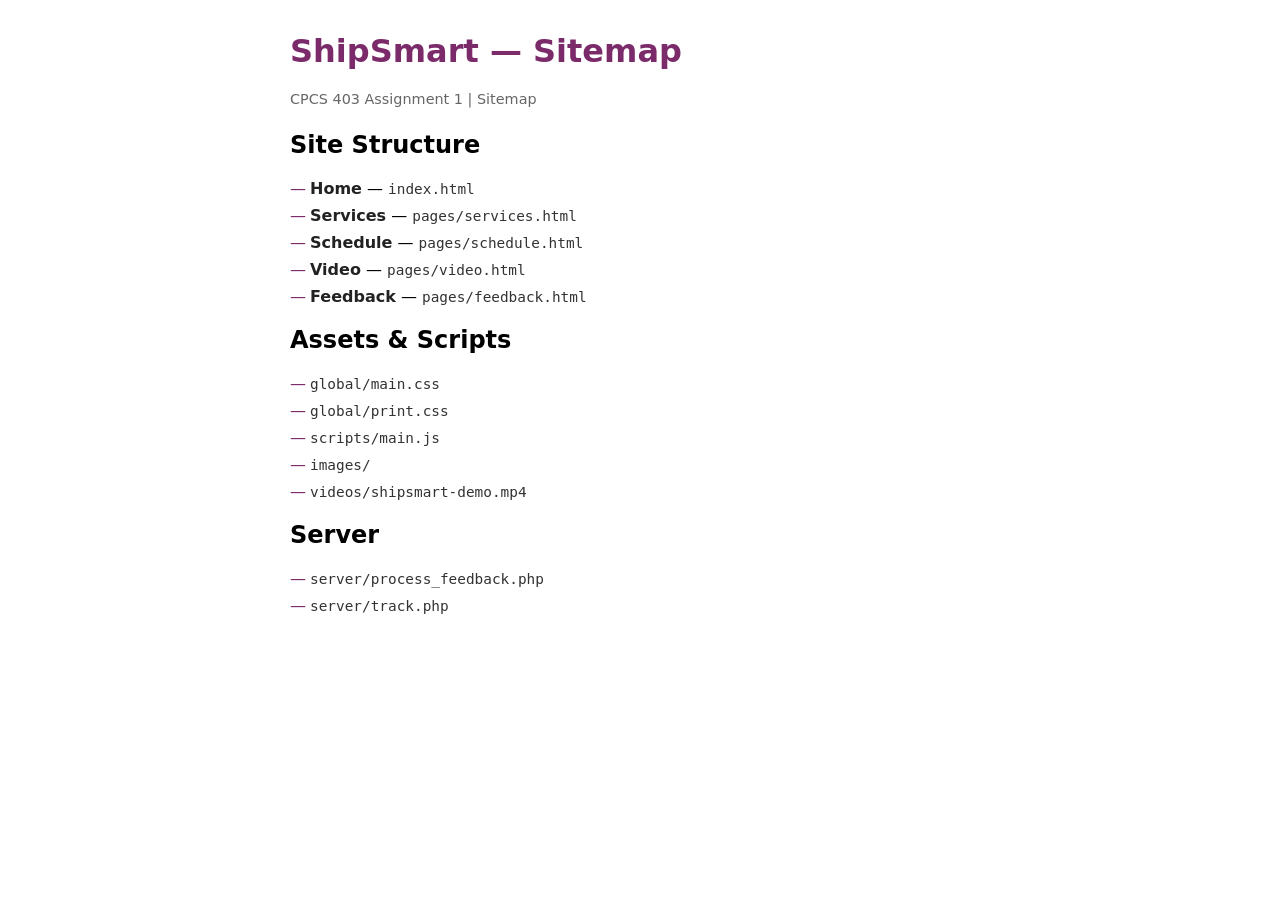
==== docs/sitemap.html @ 84a495c3 "add required files for assinment1" ====
<!DOCTYPE html>
<html lang="en">
<head>
  <meta charset="UTF-8">
  <meta name="viewport" content="width=device-width, initial-scale=1.0">
  <title>ShipSmart — Sitemap | CPCS 403</title>
  <style>
    body { font-family: system-ui, sans-serif; max-width: 700px; margin: 2rem auto; padding: 0 1.5rem; }
    h1 { color: #7b2b6a; }
    .sitemap { list-style: none; padding: 0; }
    .sitemap li { margin: 0.5rem 0; padding-left: 1.25rem; position: relative; }
    .sitemap li::before { content: "—"; position: absolute; left: 0; color: #7b2b6a; }
    .sitemap .file { font-family: Consolas, monospace; font-size: 0.9rem; color: #333; }
    .sitemap .page-name { font-weight: 700; color: #222; }
    .meta { color: #666; font-size: 0.9rem; margin-bottom: 1.5rem; }
  </style>
</head>
<body>
  <h1>ShipSmart — Sitemap</h1>
  <p class="meta">CPCS 403 Assignment 1 | Sitemap</p>

  <h2>Site Structure</h2>
  <ul class="sitemap">
    <li><span class="page-name">Home</span> — <span class="file">index.html</span></li>
    <li><span class="page-name">Services</span> — <span class="file">pages/services.html</span></li>
    <li><span class="page-name">Schedule</span> — <span class="file">pages/schedule.html</span></li>
    <li><span class="page-name">Video</span> — <span class="file">pages/video.html</span></li>
    <li><span class="page-name">Feedback</span> — <span class="file">pages/feedback.html</span></li>
  </ul>

  <h2>Assets & Scripts</h2>
  <ul class="sitemap">
    <li><span class="file">global/main.css</span></li>
    <li><span class="file">global/print.css</span></li>
    <li><span class="file">scripts/main.js</span></li>
    <li><span class="file">images/</span></li>
    <li><span class="file">videos/shipsmart-demo.mp4</span></li>
  </ul>

  <h2>Server</h2>
  <ul class="sitemap">
    <li><span class="file">server/process_feedback.php</span></li>
    <li><span class="file">server/track.php</span></li>
  </ul>
</body>
</html>
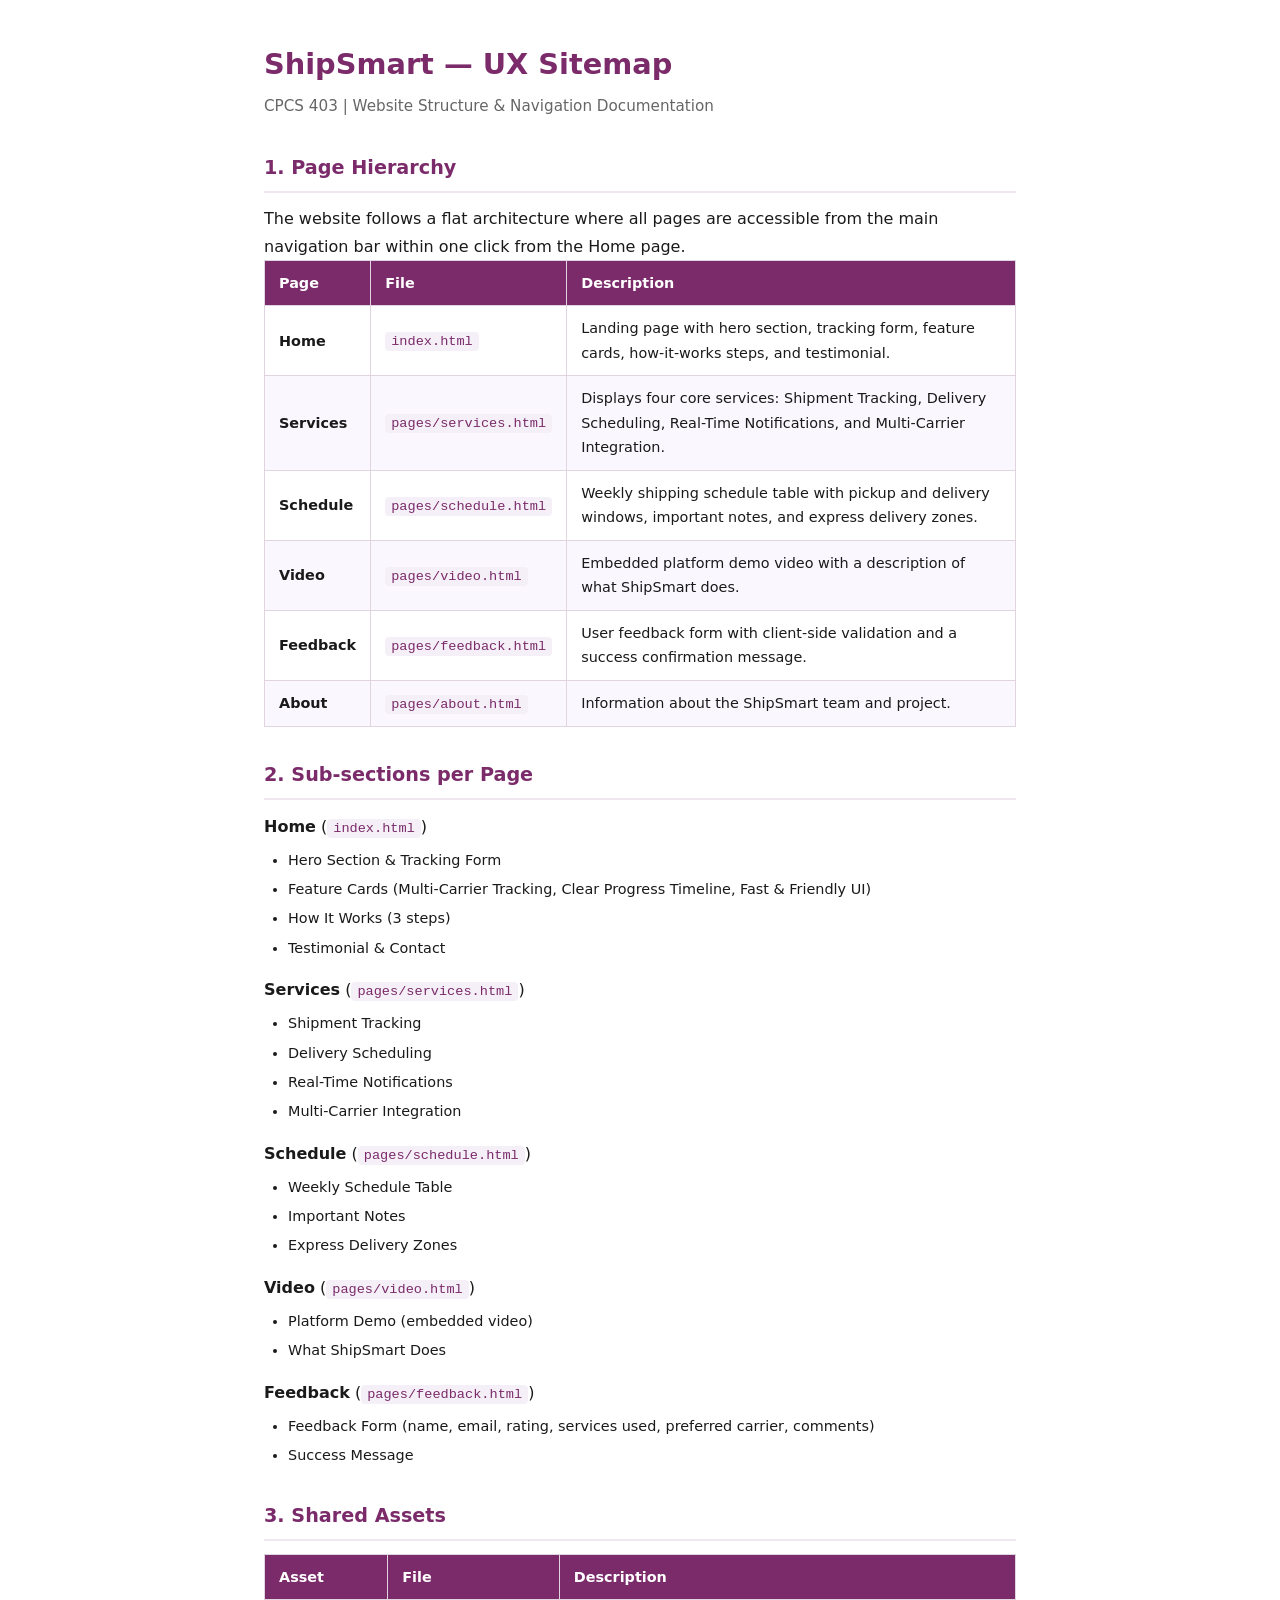
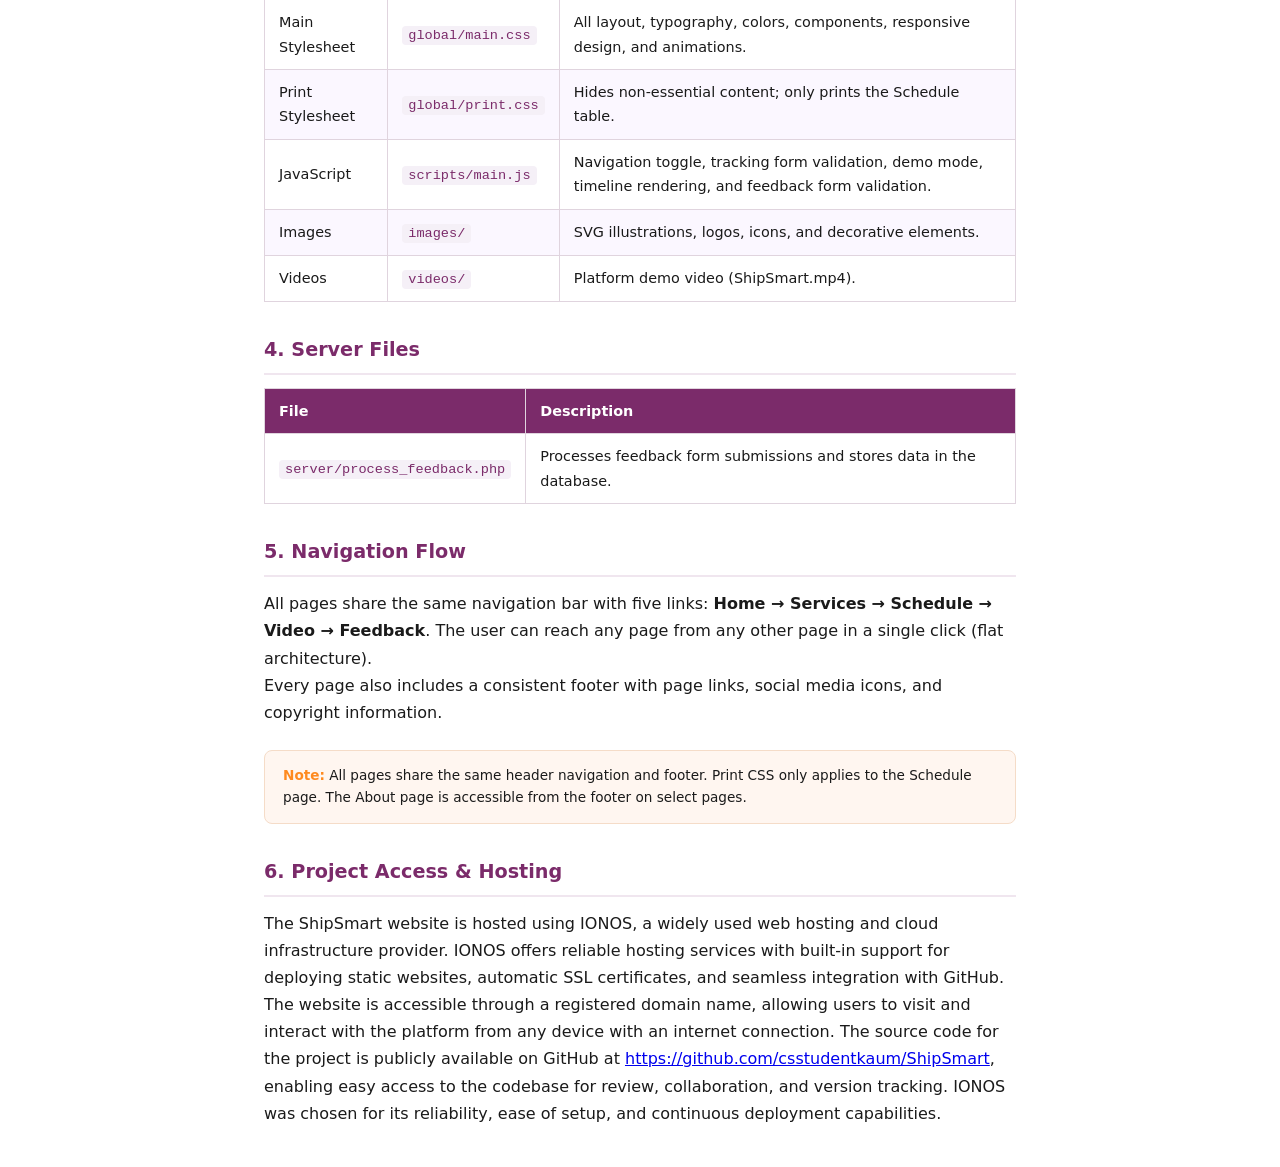
==== commit e97e2734: "Add Project Access & Hosting section to sitemap" ====
--- a/docs/sitemap.html
+++ b/docs/sitemap.html
@@ -1,46 +1,214 @@
+<!--
+Member 1:
+  Name: Wareef Alzubaidi
+  Student ID: 2207221
+  Section: DAR
+
+Member 2:
+  Name: Sama Salem Salloum
+  Student ID: 2205679
+  Section: DAR
+
+Member 3:
+  Name: Manar Abdullah Alharbi
+  Student ID: 2206712
+  Section: DAR
+
+File: docs/sitemap.html
+Purpose: ShipSmart UX Sitemap — documents the website structure, page hierarchy, navigation flow, and shared assets.
+-->
 <!DOCTYPE html>
 <html lang="en">
 <head>
   <meta charset="UTF-8">
   <meta name="viewport" content="width=device-width, initial-scale=1.0">
-  <title>ShipSmart — Sitemap | CPCS 403</title>
+  <title>ShipSmart — UX Sitemap | CPCS 403</title>
   <style>
-    body { font-family: system-ui, sans-serif; max-width: 700px; margin: 2rem auto; padding: 0 1.5rem; }
-    h1 { color: #7b2b6a; }
-    .sitemap { list-style: none; padding: 0; }
-    .sitemap li { margin: 0.5rem 0; padding-left: 1.25rem; position: relative; }
-    .sitemap li::before { content: "—"; position: absolute; left: 0; color: #7b2b6a; }
-    .sitemap .file { font-family: Consolas, monospace; font-size: 0.9rem; color: #333; }
-    .sitemap .page-name { font-weight: 700; color: #222; }
-    .meta { color: #666; font-size: 0.9rem; margin-bottom: 1.5rem; }
+    *{box-sizing:border-box;margin:0;padding:0}
+    body{font-family:'Segoe UI',system-ui,sans-serif;max-width:800px;margin:0 auto;padding:2.5rem 1.5rem;color:#1a1a1a;line-height:1.7}
+    h1{color:#7b2b6a;font-size:1.8rem;margin-bottom:.3rem}
+    h2{color:#7b2b6a;font-size:1.2rem;margin:2rem 0 .8rem;border-bottom:2px solid #f0e6ef;padding-bottom:.4rem}
+    .subtitle{color:#666;font-size:.95rem;margin-bottom:2rem}
+    table{width:100%;border-collapse:collapse;margin-bottom:1.5rem;font-size:.9rem}
+    th,td{text-align:left;padding:10px 14px;border:1px solid #e0d4de}
+    th{background:#7b2b6a;color:#fff;font-weight:600}
+    tr:nth-child(even){background:#fbf7ff}
+    code{font-family:Consolas,'Courier New',monospace;background:#f5f0f7;padding:2px 6px;border-radius:4px;font-size:.85rem;color:#7b2b6a}
+    .note{background:#fff6f0;border:1px solid #f5dcc8;border-radius:8px;padding:14px 18px;font-size:.85rem;line-height:1.6;margin-top:1.5rem}
+    .note strong{color:#ff8a1f}
+    ul{margin:.5rem 0 1rem 1.5rem}
+    li{margin-bottom:.3rem;font-size:.9rem}
   </style>
 </head>
 <body>
-  <h1>ShipSmart — Sitemap</h1>
-  <p class="meta">CPCS 403 Assignment 1 | Sitemap</p>
-
-  <h2>Site Structure</h2>
-  <ul class="sitemap">
-    <li><span class="page-name">Home</span> — <span class="file">index.html</span></li>
-    <li><span class="page-name">Services</span> — <span class="file">pages/services.html</span></li>
-    <li><span class="page-name">Schedule</span> — <span class="file">pages/schedule.html</span></li>
-    <li><span class="page-name">Video</span> — <span class="file">pages/video.html</span></li>
-    <li><span class="page-name">Feedback</span> — <span class="file">pages/feedback.html</span></li>
-  </ul>
-
-  <h2>Assets & Scripts</h2>
-  <ul class="sitemap">
-    <li><span class="file">global/main.css</span></li>
-    <li><span class="file">global/print.css</span></li>
-    <li><span class="file">scripts/main.js</span></li>
-    <li><span class="file">images/</span></li>
-    <li><span class="file">videos/shipsmart-demo.mp4</span></li>
-  </ul>
-
-  <h2>Server</h2>
-  <ul class="sitemap">
-    <li><span class="file">server/process_feedback.php</span></li>
-    <li><span class="file">server/track.php</span></li>
-  </ul>
+
+  <h1>ShipSmart — UX Sitemap</h1>
+  <p class="subtitle">CPCS 403 | Website Structure &amp; Navigation Documentation</p>
+
+  <!-- ═══════════════════════════════════════════
+       SECTION 1: PAGE HIERARCHY
+       ═══════════════════════════════════════════ -->
+  <h2>1. Page Hierarchy</h2>
+  <p>The website follows a flat architecture where all pages are accessible from the main navigation bar within one click from the Home page.</p>
+
+  <table>
+    <thead>
+      <tr>
+        <th>Page</th>
+        <th>File</th>
+        <th>Description</th>
+      </tr>
+    </thead>
+    <tbody>
+      <tr>
+        <td><strong>Home</strong></td>
+        <td><code>index.html</code></td>
+        <td>Landing page with hero section, tracking form, feature cards, how-it-works steps, and testimonial.</td>
+      </tr>
+      <tr>
+        <td><strong>Services</strong></td>
+        <td><code>pages/services.html</code></td>
+        <td>Displays four core services: Shipment Tracking, Delivery Scheduling, Real-Time Notifications, and Multi-Carrier Integration.</td>
+      </tr>
+      <tr>
+        <td><strong>Schedule</strong></td>
+        <td><code>pages/schedule.html</code></td>
+        <td>Weekly shipping schedule table with pickup and delivery windows, important notes, and express delivery zones.</td>
+      </tr>
+      <tr>
+        <td><strong>Video</strong></td>
+        <td><code>pages/video.html</code></td>
+        <td>Embedded platform demo video with a description of what ShipSmart does.</td>
+      </tr>
+      <tr>
+        <td><strong>Feedback</strong></td>
+        <td><code>pages/feedback.html</code></td>
+        <td>User feedback form with client-side validation and a success confirmation message.</td>
+      </tr>
+      <tr>
+        <td><strong>About</strong></td>
+        <td><code>pages/about.html</code></td>
+        <td>Information about the ShipSmart team and project.</td>
+      </tr>
+    </tbody>
+  </table>
+
+  <!-- ═══════════════════════════════════════════
+       SECTION 2: SUB-SECTIONS PER PAGE
+       ═══════════════════════════════════════════ -->
+  <h2>2. Sub-sections per Page</h2>
+
+  <p><strong>Home</strong> (<code>index.html</code>)</p>
+  <ul>
+    <li>Hero Section &amp; Tracking Form</li>
+    <li>Feature Cards (Multi-Carrier Tracking, Clear Progress Timeline, Fast &amp; Friendly UI)</li>
+    <li>How It Works (3 steps)</li>
+    <li>Testimonial &amp; Contact</li>
+  </ul>
+
+  <p><strong>Services</strong> (<code>pages/services.html</code>)</p>
+  <ul>
+    <li>Shipment Tracking</li>
+    <li>Delivery Scheduling</li>
+    <li>Real-Time Notifications</li>
+    <li>Multi-Carrier Integration</li>
+  </ul>
+
+  <p><strong>Schedule</strong> (<code>pages/schedule.html</code>)</p>
+  <ul>
+    <li>Weekly Schedule Table</li>
+    <li>Important Notes</li>
+    <li>Express Delivery Zones</li>
+  </ul>
+
+  <p><strong>Video</strong> (<code>pages/video.html</code>)</p>
+  <ul>
+    <li>Platform Demo (embedded video)</li>
+    <li>What ShipSmart Does</li>
+  </ul>
+
+  <p><strong>Feedback</strong> (<code>pages/feedback.html</code>)</p>
+  <ul>
+    <li>Feedback Form (name, email, rating, services used, preferred carrier, comments)</li>
+    <li>Success Message</li>
+  </ul>
+
+  <!-- ═══════════════════════════════════════════
+       SECTION 3: SHARED ASSETS
+       ═══════════════════════════════════════════ -->
+  <h2>3. Shared Assets</h2>
+  <table>
+    <thead>
+      <tr>
+        <th>Asset</th>
+        <th>File</th>
+        <th>Description</th>
+      </tr>
+    </thead>
+    <tbody>
+      <tr>
+        <td>Main Stylesheet</td>
+        <td><code>global/main.css</code></td>
+        <td>All layout, typography, colors, components, responsive design, and animations.</td>
+      </tr>
+      <tr>
+        <td>Print Stylesheet</td>
+        <td><code>global/print.css</code></td>
+        <td>Hides non-essential content; only prints the Schedule table.</td>
+      </tr>
+      <tr>
+        <td>JavaScript</td>
+        <td><code>scripts/main.js</code></td>
+        <td>Navigation toggle, tracking form validation, demo mode, timeline rendering, and feedback form validation.</td>
+      </tr>
+      <tr>
+        <td>Images</td>
+        <td><code>images/</code></td>
+        <td>SVG illustrations, logos, icons, and decorative elements.</td>
+      </tr>
+      <tr>
+        <td>Videos</td>
+        <td><code>videos/</code></td>
+        <td>Platform demo video (ShipSmart.mp4).</td>
+      </tr>
+    </tbody>
+  </table>
+
+  <!-- ═══════════════════════════════════════════
+       SECTION 4: SERVER FILES
+       ═══════════════════════════════════════════ -->
+  <h2>4. Server Files</h2>
+  <table>
+    <thead>
+      <tr>
+        <th>File</th>
+        <th>Description</th>
+      </tr>
+    </thead>
+    <tbody>
+      <tr>
+        <td><code>server/process_feedback.php</code></td>
+        <td>Processes feedback form submissions and stores data in the database.</td>
+      </tr>
+    </tbody>
+  </table>
+
+  <!-- ═══════════════════════════════════════════
+       SECTION 5: NAVIGATION FLOW
+       ═══════════════════════════════════════════ -->
+  <h2>5. Navigation Flow</h2>
+  <p>All pages share the same navigation bar with five links: <strong>Home → Services → Schedule → Video → Feedback</strong>. The user can reach any page from any other page in a single click (flat architecture).</p>
+  <p>Every page also includes a consistent footer with page links, social media icons, and copyright information.</p>
+
+  <div class="note">
+    <strong>Note:</strong> All pages share the same header navigation and footer. Print CSS only applies to the Schedule page. The About page is accessible from the footer on select pages.
+  </div>
+
+  <!-- ═══════════════════════════════════════════
+       SECTION 6: PROJECT ACCESS & HOSTING
+       ═══════════════════════════════════════════ -->
+  <h2>6. Project Access &amp; Hosting</h2>
+  <p>The ShipSmart website is hosted using IONOS, a widely used web hosting and cloud infrastructure provider. IONOS offers reliable hosting services with built-in support for deploying static websites, automatic SSL certificates, and seamless integration with GitHub. The website is accessible through a registered domain name, allowing users to visit and interact with the platform from any device with an internet connection. The source code for the project is publicly available on GitHub at <a href="https://github.com/csstudentkaum/ShipSmart">https://github.com/csstudentkaum/ShipSmart</a>, enabling easy access to the codebase for review, collaboration, and version tracking. IONOS was chosen for its reliability, ease of setup, and continuous deployment capabilities.</p>
+
 </body>
 </html>
